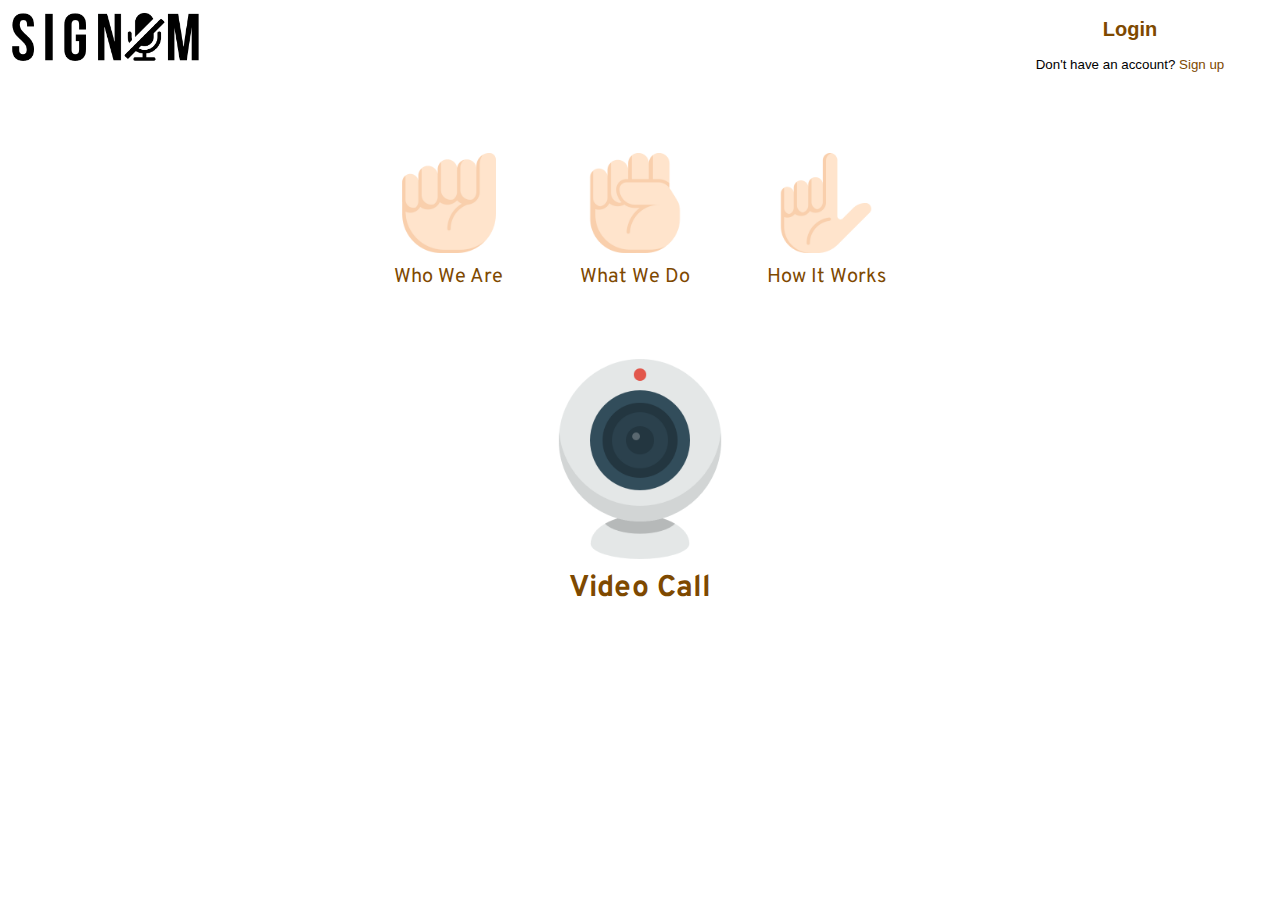
==== home.html @ 4e5d06b7 "new" ====
<!DOCTYPE html>
<html>
  <head>
    <link href="style.css" rel="stylesheet" type="text/css">
    <link href="https://fonts.googleapis.com/css?family=Overpass|Staatliches&display=swap" rel="stylesheet">
    <meta charset="utf-8">
  </head>

  <body>


    <div class='column1'>
          <div class="row1">
              <div class="logo">
                <div id='logo'>
                  <a href="index.html">
                    <img src="signum-2.png" alt="">
                  </a>
                </div>
              </div>

              <button id='login'>
                <h2><a href="login.html">
                Login
                </a></h2>
                <p>Don't have an account?
                <a href="signup.html"> Sign up</a>
                </p>
              </button>
          </div>

      <div class='row2'>
          <div class="column2">
            <a href="WhoWeAre.html">
              <div class="link">
                <div id="hand">
                    <img src="letter-a.png" alt="">
                </div>
              </div>
              <div id="heading">
                    Who We Are
              </div>
            </a>
          </div>

          <div class="column2">
            <a href="WhatWeDo.html">
              <div class="link">
                <div id="hand">
                    <img src="letter-s.png" alt="">
                </div>
              </div>
              <div id="heading">
                  What We Do
              </div>
            </a>
          </div>

          <div class="column2">
            <a href="HowItWorks.html">
              <div class="link">
                <div id="hand">
                    <img src="letter-l.png" alt="">
                </div>
              </div>
              <div id="heading">
                  How It Works
              </div>
            </a>
          </div>
    </div>

      <div class=row3>
        <div class="column3">
          <a href="video.html">
          <div class="video">
            <div id="video">
              <img src="webcam.png" alt="">
            </div>
          </div>
          <div id="clickme">
            Video Call
          </div>
        </a>
        </div>
      </div>


  </div>

  </body>
</html>
---- style.css ----
html, body {
    margin: 0px;
    font-family: 'Overpass','Staatliches', 'Avenir';
    font-stretch: expanded;
    color: #7E4900;
    font-size: 30px;
}


.column1 {
  display: flex;
  flex-direction: column;
  justify-content: center;
}

.logo img {
  position: absolute;
  top: 10px;
  left: 10px;
  width: 15%;
}

#logo a:hover {
    opacity: 0.6;
}

.row1 {
  display: flex;
  flex-direction: row;
  justify-content: space-between;
  height: 65px;
}

#login {
  width: 300px;
  background-color: white;
  border-radius: 5px;
  margin-left: 10px;
  border: none;
}

#login a{
  text-decoration: none;
  color: #7E4900;
}

#login a:hover {
  transform: scale(1.4);
  opacity: 0.6;
  color: #4a4237;
}

.row2 {
  display: flex;
  flex-direction: row;
  justify-content: center;
}

.column2 {
  display: flex;
  flex-direction: column;
  justify-content: center;
  align-items: center;
  padding: 3%;
}

.link {
  display: flex;
  flex-direction: row;
  justify-content: center;
}
#hand img {
  margin-top: 50%;
  width: 100px;
}

.column2 a {
  text-decoration: none;
  color: #7E4900;
}

.column2 a:hover {
  transform: scale(1.2);
  opacity: 0.6;
  cursor: pointer;
  color: #4a4237;
}

#heading {
  display: flex;
  flex-direction: row;
  justify-content: center;
  font-size: 20px;
}

.row3 {
  margin-top: 30px;
  display: flex;
  flex-direction: row;
  justify-content: center;
}

.column3 {
  display: flex;
  flex-direction: column;
  align-items: center;
}

#clickme {
  text-align: center;
  font-weight: bold;
}


#video img {
  width: 200px;
}

.column3 a {
  text-decoration: none;
  color: inherit;
}

.column3 a:hover {
  opacity: 0.6;
}
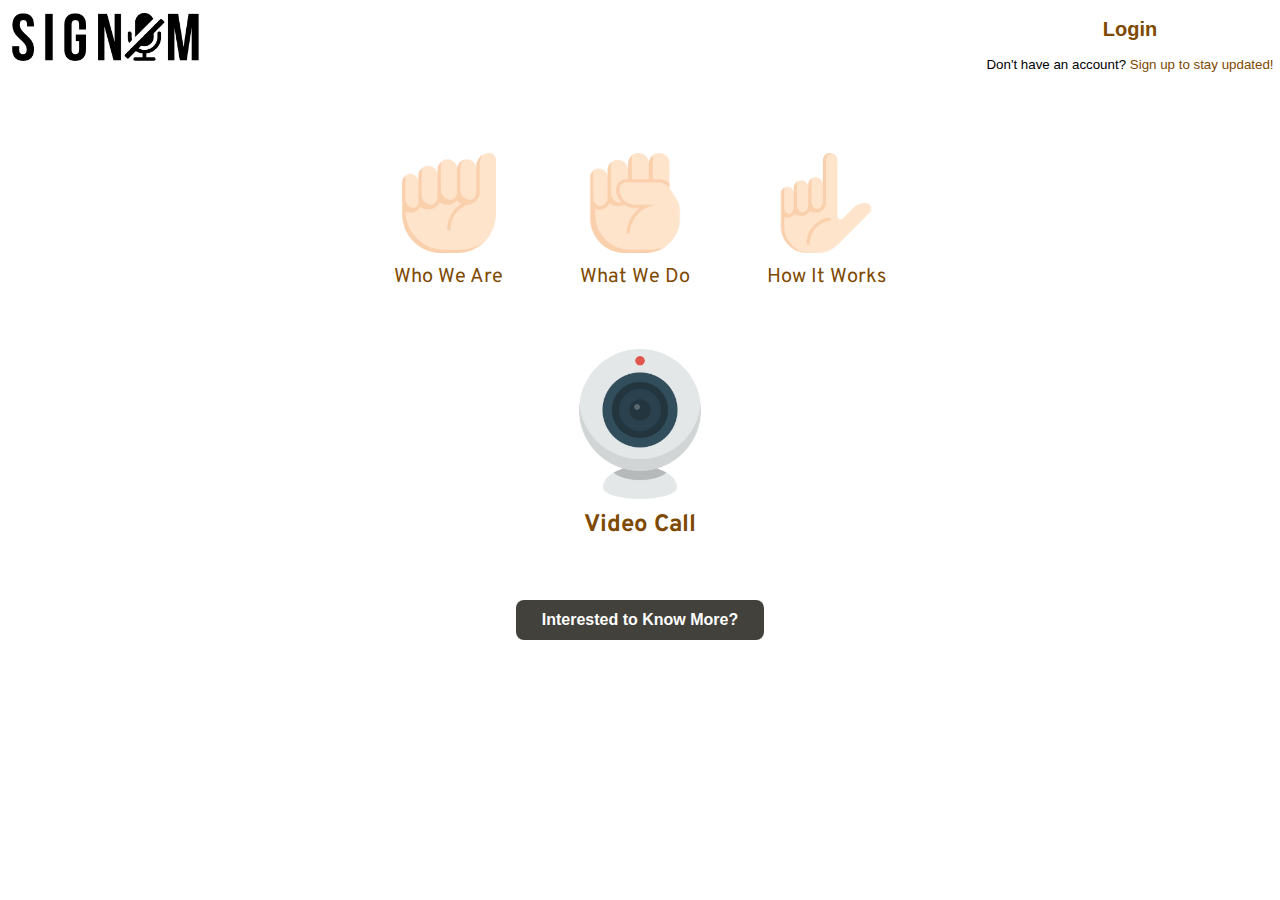
==== commit 08d2e052: "typeform" ====
--- a/home.html
+++ b/home.html
@@ -4,6 +4,7 @@
     <link href="style.css" rel="stylesheet" type="text/css">
     <link href="https://fonts.googleapis.com/css?family=Overpass|Staatliches&display=swap" rel="stylesheet">
     <meta charset="utf-8">
+    <meta name="viewport" content="width=device-width, initial-scale=1.0">
   </head>
 
   <body>
@@ -14,7 +15,7 @@
               <div class="logo">
                 <div id='logo'>
                   <a href="index.html">
-                    <img src="signum-2.png" alt="">
+                    <img src="signum-2.png" alt=""  style="max-width:100%;height:auto;">
                   </a>
                 </div>
               </div>
@@ -24,7 +25,7 @@
                 Login
                 </a></h2>
                 <p>Don't have an account?
-                <a href="signup.html"> Sign up</a>
+                <a href="signup.html"> Sign up to stay updated!</a>
                 </p>
               </button>
           </div>
@@ -34,7 +35,7 @@
             <a href="WhoWeAre.html">
               <div class="link">
                 <div id="hand">
-                    <img src="letter-a.png" alt="">
+                    <img src="letter-a.png" alt=""  style="max-width:100%;height:auto;">
                 </div>
               </div>
               <div id="heading">
@@ -47,7 +48,7 @@
             <a href="WhatWeDo.html">
               <div class="link">
                 <div id="hand">
-                    <img src="letter-s.png" alt="">
+                    <img src="letter-s.png" alt=""  style="max-width:100%;height:auto;">
                 </div>
               </div>
               <div id="heading">
@@ -60,7 +61,7 @@
             <a href="HowItWorks.html">
               <div class="link">
                 <div id="hand">
-                    <img src="letter-l.png" alt="">
+                    <img src="letter-l.png" alt="" style="max-width:100%;height:auto;">
                 </div>
               </div>
               <div id="heading">
@@ -75,7 +76,7 @@
           <a href="video.html">
           <div class="video">
             <div id="video">
-              <img src="webcam.png" alt="">
+              <img src="webcam.png" alt="" style="max-width:100%;height:auto;">
             </div>
           </div>
           <div id="clickme">
@@ -86,7 +87,22 @@
       </div>
 
 
+
+    <div class=row4>
+      <a class="typeform-share button" href="https://suyashjaju.typeform.com/to/hUrqDC" data-mode="drawer_left"
+      style="display:inline-block;text-decoration:none;background-color:#43413C;color:white;cursor:pointer;
+      font-family:Helvetica,Arial,sans-serif;font-size:16px;line-height:40px;text-align:center;margin:0;height:40px;padding:0px 26px;
+      border-radius:8px;max-width:100%;white-space:nowrap;overflow:hidden;text-overflow:ellipsis;font-weight:bold;-webkit-font-smoothing:antialiased;-moz-osx-font-smoothing:grayscale;"
+      data-submit-close-delay="2" target="_blank">Interested to Know More? </a>
+      <script> (function() { var qs,js,q,s,d=document, gi=d.getElementById, ce=d.createElement, gt=d.getElementsByTagName, id="typef_orm_share", b="https://embed.typeform.com/";
+      if(!gi.call(d,id)){ js=ce.call(d,"script"); js.id=id; js.src=b+"embed.js"; q=gt.call(d,"script")[0]; q.parentNode.insertBefore(js,q) } })() </script>
+
+    </div>
+
   </div>
+
+
+
 
   </body>
 </html>
--- a/style.css
+++ b/style.css
@@ -95,7 +95,7 @@
 }
 
 .row3 {
-  margin-top: 30px;
+  margin-top: 20px;
   display: flex;
   flex-direction: row;
   justify-content: center;
@@ -110,11 +110,12 @@
 #clickme {
   text-align: center;
   font-weight: bold;
+  font-size: 24px;
 }
 
 
 #video img {
-  width: 200px;
+  width: 150px;
 }
 
 .column3 a {
@@ -125,3 +126,20 @@
 .column3 a:hover {
   opacity: 0.6;
 }
+
+
+.row4 {
+  margin-top: 60px;
+  display: flex;
+  flex-direction: row;
+  justify-content: center;
+}
+
+.row4 a {
+  text-decoration: none;
+  color: inherit;
+}
+
+.row4 a:hover {
+  opacity: 0.6;
+}
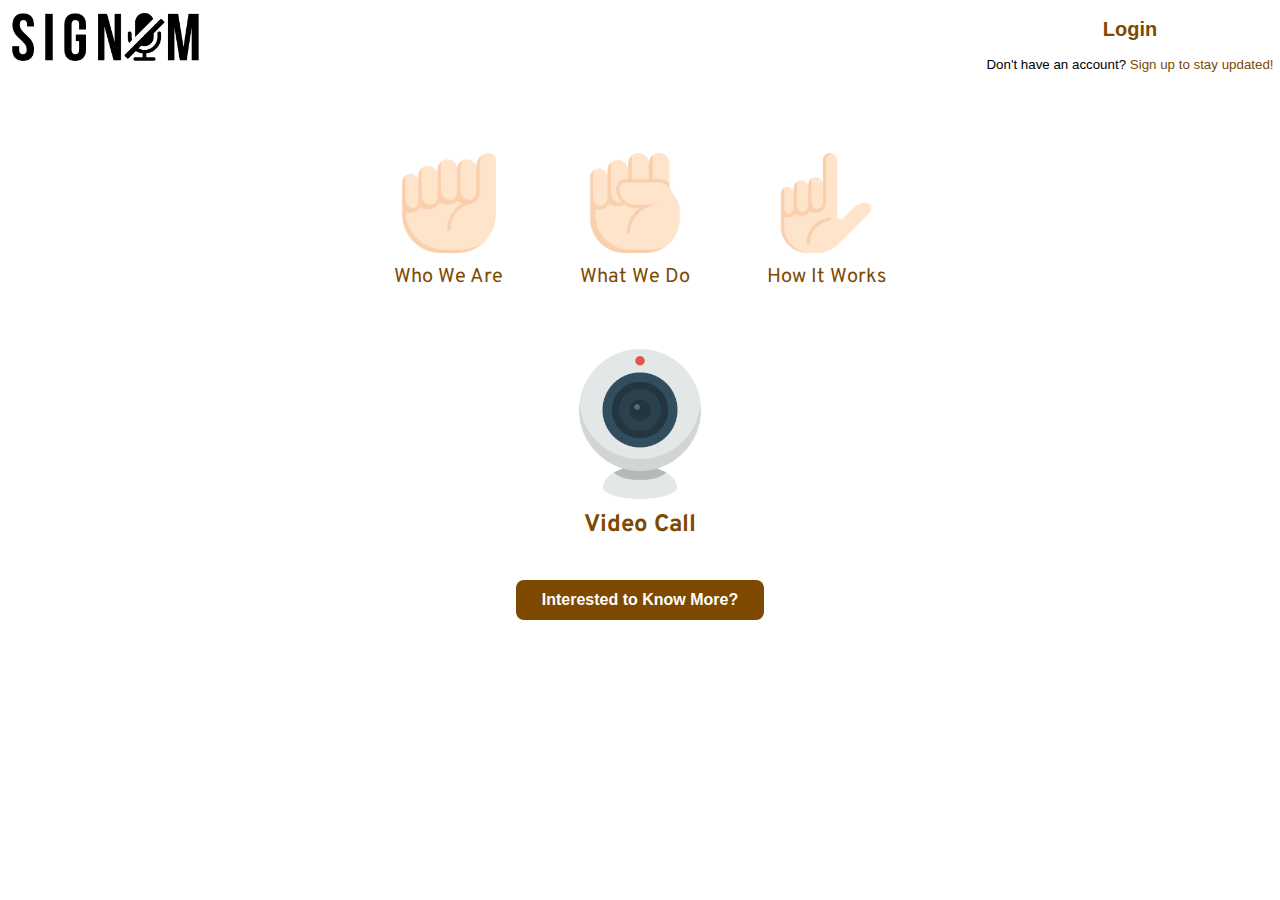
==== commit bdb4c54c: "typeform" ====
--- a/home.html
+++ b/home.html
@@ -4,7 +4,7 @@
     <link href="style.css" rel="stylesheet" type="text/css">
     <link href="https://fonts.googleapis.com/css?family=Overpass|Staatliches&display=swap" rel="stylesheet">
     <meta charset="utf-8">
-    <meta name="viewport" content="width=device-width, initial-scale=1.0">
+    <meta name="viewport" content="width=device-width, initial-scale=1.0, maximum-scale=1.0, user-scalable=0">
   </head>
 
   <body>
@@ -90,7 +90,7 @@
 
     <div class=row4>
       <a class="typeform-share button" href="https://suyashjaju.typeform.com/to/hUrqDC" data-mode="drawer_left"
-      style="display:inline-block;text-decoration:none;background-color:#43413C;color:white;cursor:pointer;
+      style="display:inline-block;text-decoration:none;background-color:#7E4900;color:white;cursor:pointer;
       font-family:Helvetica,Arial,sans-serif;font-size:16px;line-height:40px;text-align:center;margin:0;height:40px;padding:0px 26px;
       border-radius:8px;max-width:100%;white-space:nowrap;overflow:hidden;text-overflow:ellipsis;font-weight:bold;-webkit-font-smoothing:antialiased;-moz-osx-font-smoothing:grayscale;"
       data-submit-close-delay="2" target="_blank">Interested to Know More? </a>
--- a/style.css
+++ b/style.css
@@ -129,17 +129,13 @@
 
 
 .row4 {
-  margin-top: 60px;
+  margin-top: 40px;
   display: flex;
   flex-direction: row;
   justify-content: center;
 }
 
-.row4 a {
-  text-decoration: none;
-  color: inherit;
-}
-
 .row4 a:hover {
   opacity: 0.6;
+  background-color: #7E4900;
 }
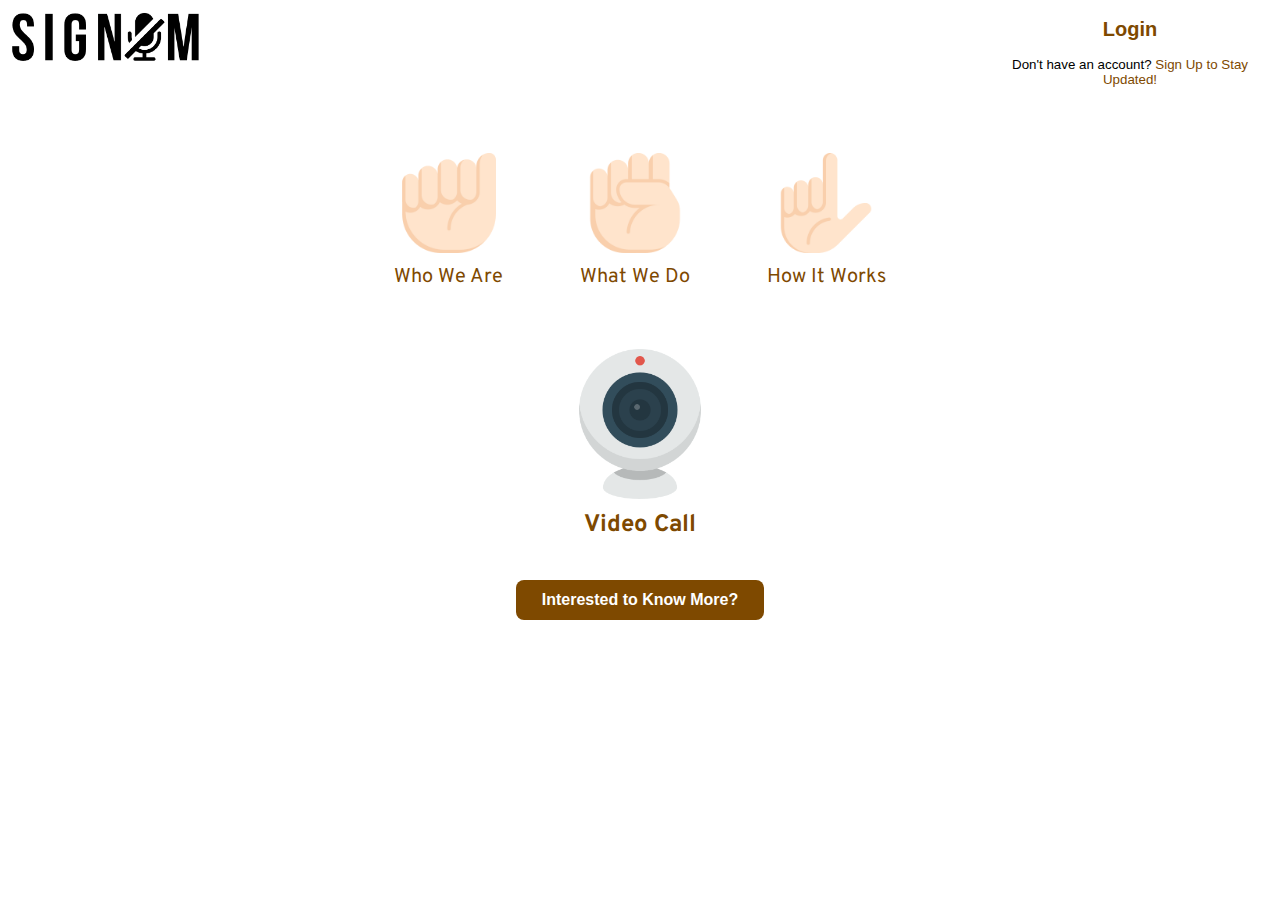
==== commit 5fa3f5ce: "Update home.html" ====
--- a/home.html
+++ b/home.html
@@ -25,7 +25,7 @@
                 Login
                 </a></h2>
                 <p>Don't have an account?
-                <a href="signup.html"> Sign up to stay updated!</a>
+                <a href="signup.html"> Sign Up to Stay Updated!</a>
                 </p>
               </button>
           </div>
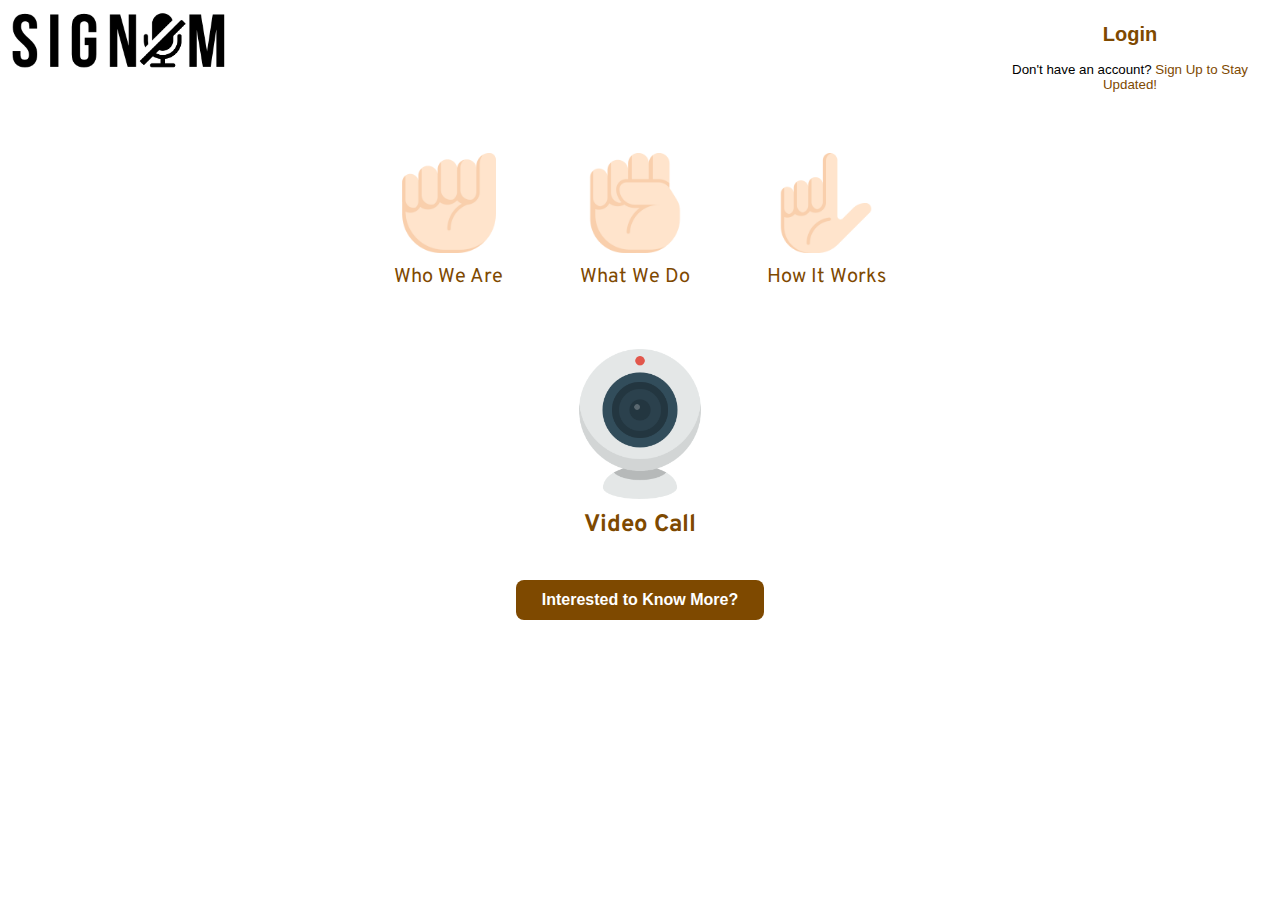
==== commit d6acc2d0: "responsive" ====
--- a/home.html
+++ b/home.html
@@ -25,7 +25,7 @@
                 Login
                 </a></h2>
                 <p>Don't have an account?
-                <a href="signup.html"> Sign Up to Stay Updated!</a>
+                  <a href="signup.html"> Sign Up to Stay Updated!</a>
                 </p>
               </button>
           </div>
--- a/style.css
+++ b/style.css
@@ -11,14 +11,14 @@
 .column1 {
   display: flex;
   flex-direction: column;
-  justify-content: center;
+  justify-content: space-between;
 }
 
 .logo img {
   position: absolute;
   top: 10px;
   left: 10px;
-  width: 15%;
+  width: 17%;
 }
 
 #logo a:hover {
@@ -36,6 +36,7 @@
   width: 300px;
   background-color: white;
   border-radius: 5px;
+  margin-top: 5px;
   margin-left: 10px;
   border: none;
 }
